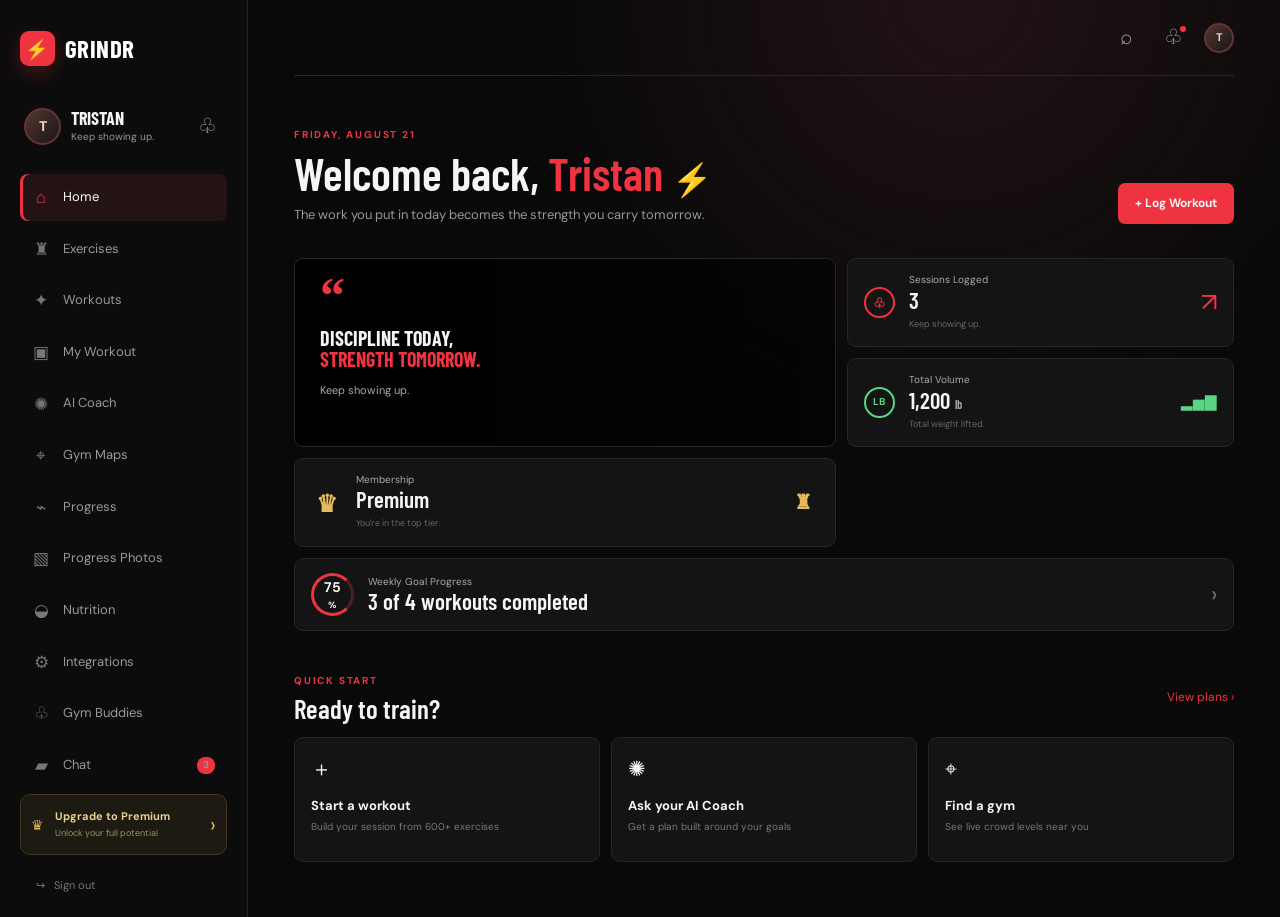
==== website/index.html @ ac0a850e "Add files via upload" ====
<!doctype html>
<html lang="en">
<head>
  <meta charset="utf-8">
  <meta name="viewport" content="width=device-width, initial-scale=1">
  <title>GRINDR | Your training dashboard</title>
  <meta name="description" content="Your training dashboard for workouts, progress, gyms, and gym buddies.">
  <link rel="preconnect" href="https://fonts.googleapis.com">
  <link rel="preconnect" href="https://fonts.gstatic.com" crossorigin>
  <link href="https://fonts.googleapis.com/css2?family=Barlow+Condensed:wght@500;600;700;800&family=DM+Sans:wght@400;500;700&display=swap" rel="stylesheet">
  <link rel="stylesheet" href="styles.css">
  <link rel="stylesheet" href="mobile-overrides.css">
</head>
<body>
  <div class="app-shell">
    <aside class="sidebar">
      <a class="brand" href="#home" data-view="home" aria-label="Grindr home"><span class="brand-mark">⚡</span><span>GRINDR</span></a>
      <div class="profile-mini"><div class="avatar avatar-tristan">T</div><div><strong>TRISTAN</strong><span>Keep showing up.</span></div><button class="icon-button" aria-label="Notifications">♧</button></div>
      <nav class="side-nav" aria-label="Main navigation">
        <button class="nav-item active" data-view="home"><span>⌂</span>Home</button>
        <button class="nav-item" data-view="exercises"><span>♜</span>Exercises</button>
        <button class="nav-item" data-view="workouts"><span>✦</span>Workouts</button>
        <button class="nav-item" data-view="my-workout"><span>▣</span>My Workout</button>
        <button class="nav-item" data-view="ai"><span>✺</span>AI Coach</button>
        <button class="nav-item" data-view="gyms"><span>⌖</span>Gym Maps</button>
        <button class="nav-item" data-view="progress"><span>⌁</span>Progress</button>
        <button class="nav-item" data-view="photos"><span>▧</span>Progress Photos</button>
        <button class="nav-item" data-view="nutrition"><span>◒</span>Nutrition</button>
        <button class="nav-item" data-view="integrations"><span>⚙</span>Integrations</button>
        <button class="nav-item" data-view="buddies"><span>♧</span>Gym Buddies</button>
        <button class="nav-item" data-view="chat"><span>▰</span>Chat <b class="nav-badge">3</b></button>
      </nav>
      <button class="upgrade-nav" data-view="upgrade"><span>♛</span><span><strong>Upgrade to Premium</strong><small>Unlock your full potential</small></span><b>›</b></button>
      <button class="logout" id="logoutButton">↪ &nbsp; Sign out</button>
    </aside>

    <main class="main-content">
      <header class="topbar"><button class="menu-button" id="menuButton" aria-label="Open menu">☰</button><div class="mobile-logo">GRINDR</div><div class="top-actions"><button class="icon-button" aria-label="Search">⌕</button><button class="icon-button" aria-label="Notifications">♧<i></i></button><button class="avatar avatar-tristan account-button" id="accountButton" aria-label="Open account">T</button></div></header>

      <section class="view active-view" id="home-view" data-panel="home">
        <div class="welcome-row"><div><p class="eyebrow">FRIDAY, AUGUST 21</p><h1>Welcome back, <span>Tristan</span> <em>⚡</em></h1><p class="subheading">The work you put in today becomes the strength you carry tomorrow.</p></div><button class="button primary" data-view="my-workout">+ <span>Log Workout</span></button></div>
        <div class="dashboard-grid">
          <article class="quote-panel"><div class="quote-mark">“</div><p>DISCIPLINE TODAY,<br><strong>STRENGTH TOMORROW.</strong></p><span>Keep showing up.</span></article>
          <article class="stat-card"><div class="stat-icon red">♧</div><div><span>Sessions Logged</span><strong>3</strong><small>Keep showing up.</small></div><div class="trend red-text">↗</div></article>
          <article class="stat-card"><div class="stat-icon green">LB</div><div><span>Total Volume</span><strong>1,200 <small>lb</small></strong><small>Total weight lifted.</small></div><div class="trend bars green-text">▂▅▇</div></article>
          <article class="stat-card premium-stat"><div class="stat-icon gold">♛</div><div><span>Membership</span><strong>Premium</strong><small>You're in the top tier.</small></div><div class="stat-icon gold outline">♜</div></article>
          <article class="goal-card"><div class="goal-ring">75<small>%</small></div><div><span>Weekly Goal Progress</span><strong>3 of 4 workouts completed</strong></div><span class="arrow">›</span></article>
        </div>
        <section class="section-heading"><div><p class="eyebrow">QUICK START</p><h2>Ready to train?</h2></div><button class="text-button" data-view="workouts">View plans ›</button></section>
        <div class="quick-grid"><button class="quick-card" data-view="my-workout"><span class="quick-icon red">＋</span><strong>Start a workout</strong><small>Build your session from 600+ exercises</small></button><button class="quick-card" data-view="ai"><span class="quick-icon gold">✺</span><strong>Ask your AI Coach</strong><small>Get a plan built around your goals</small></button><button class="quick-card" data-view="gyms"><span class="quick-icon green">⌖</span><strong>Find a gym</strong><small>See live crowd levels near you</small></button></div>
      </section>

      <section class="view" id="buddies-view" data-panel="buddies"><div class="page-heading"><div><p class="eyebrow">TRAIN TOGETHER</p><h1>Gym Buddies</h1><p class="subheading">People who join the app will appear here.</p></div><button class="button primary" id="joinDiscoverButton">Join discover</button></div><div class="tabs"><button class="active">Discover</button><button>Matches <b id="matchCount">(0)</b></button></div><label class="search-box">⌕<input id="buddySearch" placeholder="Search joined members..."></label><div class="buddy-list" id="buddyList"><div class="empty-state">No members have joined yet. Join discover to become visible to other members.</div></div></section>

      <section class="view" id="chat-view" data-panel="chat"><div class="page-heading"><div><p class="eyebrow">STAY CONNECTED</p><h1>Chat</h1><p class="subheading">Chat becomes available after you match with another member.</p></div></div><div class="chat-list"><div class="empty-state">No matches yet. Join discover and connect with someone who trains like you.</div></div><div class="conversation"><label class="message-input"><input placeholder="Match with a buddy to start chatting..." disabled><button disabled>↑</button></label></div></section>

      <section class="view" id="exercises-view" data-panel="exercises"><div class="page-heading"><div><p class="eyebrow">BUILD YOUR BASE</p><h1>Exercise Library</h1><p class="subheading">Explore 600+ movements and train with intent.</p></div></div><label class="search-box">⌕<input id="exerciseSearch" placeholder="Search exercises..."></label><div class="chips"><button class="active">All</button><button>Chest</button><button>Back</button><button>Legs</button><button>Shoulders</button><button>Arms</button></div><div class="exercise-grid" id="exerciseGrid"><article class="exercise-card"><div class="exercise-image image-chest"></div><strong>Barbell Bench Press</strong><span>Chest · Barbell</span></article><article class="exercise-card"><div class="exercise-image image-back"></div><strong>Lat Pulldown</strong><span>Back · Machine</span></article><article class="exercise-card"><div class="exercise-image image-legs"></div><strong>Barbell Squat</strong><span>Legs · Barbell</span></article><article class="exercise-card"><div class="exercise-image image-shoulders"></div><strong>Seated Shoulder Press</strong><span>Shoulders · Dumbbell</span></article></div><button class="button secondary load-more">Load More</button></section>

      <section class="view" id="upgrade-view" data-panel="upgrade"><div class="upgrade-hero"><p class="eyebrow">YOUR NEXT LEVEL</p><h1>Train without limits.</h1><p>Premium gives you the tools, coaching, and community to make every session count.</p></div><div class="pricing-grid"><article class="price-card"><span>Basic</span><h2>Free</h2><p>Everything to start building your base.</p><ul><li>Exercise library</li><li>Workout tracking</li><li>Progress photos</li><li>Gym directory</li></ul><button class="button secondary">Current plan</button></article><article class="price-card featured"><b class="popular">MOST POPULAR</b><span>Premium</span><h2>$9.99 <small>/ month</small></h2><p>More focus. More progress. More results.</p><ul><li>All 600+ exercises with demos</li><li>AI Coach and meal plans</li><li>Gym Buddies and chat</li><li>Advanced progress insights</li></ul><button class="button primary" id="checkoutButton">Upgrade with Stripe</button></article></div></section>

      <section class="view" data-panel="workouts"><div class="page-heading"><div><p class="eyebrow">PROGRAMS FOR EVERY GOAL</p><h1>Workout Plans</h1><p class="subheading">Six focused plans to keep your training moving forward.</p></div></div><div class="plan-grid"><article class="plan-card"><span class="red-text">STRENGTH</span><h2>Push / Pull / Legs</h2><p>6 days · Intermediate</p><button class="button secondary" data-view="my-workout">Start plan</button></article><article class="plan-card"><span class="green-text">FOUNDATION</span><h2>Full Body Base</h2><p>3 days · Beginner</p><button class="button secondary" data-view="my-workout">Start plan</button></article><article class="plan-card"><span class="gold-text">PERFORMANCE</span><h2>Build & Burn</h2><p>4 days · Advanced</p><button class="button secondary" data-view="my-workout">Start plan</button></article></div></section>
      <section class="view" data-panel="my-workout"><div class="page-heading"><div><p class="eyebrow">YOUR SESSION</p><h1>My Workout</h1><p class="subheading">Build, save, and log your routine.</p></div><button class="button primary" id="logWorkoutButton">Log Entire Workout</button></div><div class="routine-toolbar"><input id="routineName" value="Push Day" aria-label="Routine name"><button class="button secondary" id="saveRoutineButton">Save routine</button></div><div class="workout-list"><div class="workout-row"><span>☷</span><div><strong>Barbell Bench Press</strong><small>4 sets · 8 reps · 135 lb</small></div><button class="icon-button" aria-label="Remove exercise">×</button></div><div class="workout-row"><span>☷</span><div><strong>Incline Dumbbell Press</strong><small>3 sets · 10 reps · 45 lb</small></div><button class="icon-button" aria-label="Remove exercise">×</button></div><button class="add-exercise" data-view="exercises">＋ Add exercise</button></div></section>
      <section class="view" data-panel="ai"><div class="ai-banner"><p class="eyebrow">YOUR PERSONAL CONSULTANT</p><h1>AI Assistant</h1><p>Ask about training, lift feasibility, nutrition, or your next session.</p></div><div class="ai-suggestions"><button>How can I improve my bench?</button><button>Build me a 4-day plan</button><button>What should I eat after training?</button></div><div class="ai-chat"><div class="message received">Hey Tristan. Tell me your goal and I’ll help you make a plan that fits your life.<small>AI Assistant · now</small></div><label class="message-input"><input placeholder="Ask your AI Assistant..."><button id="askAiButton">↑</button></label></div></section>
      <section class="view" data-panel="gyms"><div class="page-heading"><div><p class="eyebrow">TRAIN NEAR YOU</p><h1>Gym Maps</h1><p class="subheading">Find real gyms and see community crowd reports.</p></div><button class="button primary" id="locationButton">⌖ Near me</button></div><div class="map-placeholder"><span>⌖</span><strong>Map view ready</strong><small>Connect OpenStreetMap to show gyms worldwide.</small></div><div class="gym-list"><article><div><strong>Iron House Fitness</strong><span>4.8 ★ · 0.7 mi · Open until 11 PM</span></div><b class="crowd busy">Busy</b></article><article><div><strong>Anytime Strength Club</strong><span>4.6 ★ · 1.4 mi · Open 24 hours</span></div><b class="crowd quiet">Quiet</b></article></div></section>
      <section class="view" data-panel="progress"><div class="page-heading"><div><p class="eyebrow">CONSISTENCY COMPOUNDS</p><h1>Progress</h1><p class="subheading">Your volume, streaks, and training history in one place.</p></div></div><div class="streak-banner"><span class="flame">♨</span><div><strong>12 day streak</strong><small>Next badge at 14 days.</small></div><b>🔥</b></div><div class="progress-chart"><b style="height:35%"></b><b style="height:50%"></b><b style="height:43%"></b><b style="height:70%"></b><b style="height:62%"></b><b style="height:88%"></b><b style="height:78%"></b></div><h2 class="history-title">Workout history</h2><div class="history-row"><span>Upper body strength</span><b>420 lb volume</b><small>Today</small></div><div class="history-row"><span>Leg day</span><b>680 lb volume</b><small>Yesterday</small></div></section>
      <section class="view" data-panel="photos"><div class="page-heading"><div><p class="eyebrow">PRIVATE BY DEFAULT</p><h1>Progress Photos</h1><p class="subheading">See the work. Keep your gallery yours.</p></div><button class="button primary" id="uploadPhotoButton">＋ Upload photo</button></div><div class="photo-grid"><div class="photo-placeholder"><span>＋</span><strong>Add a progress photo</strong><small>Front, side, or back view</small></div><div class="photo-placeholder"><span>◌</span><strong>Before / After</strong><small>Compare your transformation</small></div></div><button class="button secondary" id="sharePhotoButton">Share watermarked progress</button></section>
      <section class="view" data-panel="nutrition"><div class="page-heading"><div><p class="eyebrow">FUEL THE WORK</p><h1>Nutrition Logger</h1><p class="subheading">Keep food and training in the same place.</p></div><button class="button primary" id="addMealButton">＋ Add meal</button></div><div class="macro-grid"><article><span>Calories</span><strong>1,840</strong><small>/ 2,400 kcal</small></article><article><span>Protein</span><strong>142g</strong><small>/ 180g goal</small></article><article><span>Carbs</span><strong>188g</strong><small>/ 260g goal</small></article></div><div class="meal-row"><span>Breakfast</span><b>Greek yogurt + oats</b><small>420 kcal · 28g protein</small></div><div class="meal-row"><span>Lunch</span><b>Chicken rice bowl</b><small>680 kcal · 46g protein</small></div></section>
      <section class="view" data-panel="integrations"><div class="page-heading"><div><p class="eyebrow">SERVICES & ACCESS</p><h1>Integrations</h1><p class="subheading">Connect accounts and external services securely.</p></div></div><div class="integration-grid"><article class="integration-card"><span class="integration-logo google">G</span><div><strong>Google sign-in</strong><small>One-tap account access</small></div><button class="button secondary integration-action" data-service="Google sign-in">Connect</button></article><article class="integration-card"><span class="integration-logo openai">AI</span><div><strong>ChatGPT models</strong><small>AI assistant and fitness guidance</small></div><button class="button secondary integration-action" data-service="ChatGPT">Connect</button></article><article class="integration-card"><span class="integration-logo claude">✦</span><div><strong>Claude models</strong><small>Long-form coaching and plans</small></div><button class="button secondary integration-action" data-service="Claude">Connect</button></article><article class="integration-card"><span class="integration-logo gemini">✧</span><div><strong>Gemini models</strong><small>Multimodal fitness analysis</small></div><button class="button secondary integration-action" data-service="Gemini">Connect</button></article><article class="integration-card"><span class="integration-logo storage">▧</span><div><strong>File & media storage</strong><small>Private progress photos and uploads</small></div><button class="button secondary integration-action" data-service="File storage">Connect</button></article><article class="integration-card"><span class="integration-logo stripe">S</span><div><strong>Stripe</strong><small>Premium checkout in test mode</small></div><button class="button secondary integration-action" data-service="Stripe">Connect</button></article></div></section>
      <nav class="bottom-nav" aria-label="Mobile navigation"><button class="active" data-view="home"><span>⌂</span>Home</button><button data-view="buddies"><span>♧</span>Buddies</button><button class="add-button" data-view="my-workout">＋</button><button data-view="chat"><span>▰</span>Chat</button><button data-view="exercises"><span>♜</span>Exercises</button></nav>
    </main>
  </div>
  <dialog class="auth-dialog" id="authDialog">
    <button class="dialog-close" id="closeAuth" aria-label="Close sign in">×</button>
    <span class="brand-mark">⚡</span><p class="eyebrow">WELCOME TO GRINDR</p><h2>Train anywhere.<br><span>Become stronger.</span></h2>
    <p class="dialog-copy">Sign in from anywhere in the world. Your account, workouts, and progress stay with you.</p>
    <button class="google-button" id="googleButton" type="button"><span class="google-g">G</span>Continue with Google</button>
    <div class="or-divider"><span>or use email</span></div>
    <form id="emailForm"><label for="emailInput">Email address</label><input id="emailInput" type="email" autocomplete="email" placeholder="you@example.com" required><label for="passwordInput">Password</label><input id="passwordInput" type="password" autocomplete="current-password" placeholder="At least 8 characters" minlength="8" required><button class="button primary" type="submit">Sign in</button></form>
    <p class="auth-note">Free worldwide. Demo admin: admin@grindr.local / GrindrAdmin123!</p><p class="auth-status" id="authStatus" role="status"></p>
  </dialog>
  <div class="toast" id="toast" role="status" aria-live="polite"></div>
  <script src="script.js"></script>
</body>
</html>
---- website/styles.css ----
:root{--accent:#ef3340;--text:#f5f5f5;--muted:#979797;--line:#262626;--surface:#141414;--green:#5bd585;--gold:#e7bb58}*{box-sizing:border-box}body{margin:0;min-width:320px;color:var(--text);background:#090909;font:14px/1.45 "DM Sans",sans-serif}button,input{font:inherit}button{color:inherit;border:0;cursor:pointer}.app-shell{display:flex;min-height:100vh;background:radial-gradient(circle at 75% 0%,#211215 0,transparent 32%),#090909}.sidebar{width:248px;flex:0 0 248px;min-height:100vh;display:flex;flex-direction:column;padding:31px 20px 22px;border-right:1px solid var(--line);background:rgba(12,12,12,.92)}.brand{display:flex;align-items:center;gap:10px;color:#fff;text-decoration:none;font:700 25px/1 "Barlow Condensed",sans-serif;letter-spacing:.4px}.brand-mark{width:35px;height:35px;display:grid;place-items:center;border-radius:9px;background:var(--accent);box-shadow:0 7px 20px #ef334040;font-size:19px}.profile-mini{display:flex;align-items:center;gap:10px;margin:42px 4px 29px}.profile-mini strong,.profile-mini span{display:block}.profile-mini strong{font:700 18px/1 "Barlow Condensed",sans-serif}.profile-mini span{margin-top:3px;color:var(--muted);font-size:10px}.avatar{width:37px;height:37px;display:grid;place-items:center;flex:0 0 auto;border:2px solid #67323a;border-radius:50%;background:linear-gradient(135deg,#543630,#171717);color:#f8d4c4;font-weight:700}.profile-mini .icon-button{margin-left:auto}.icon-button,.menu-button{position:relative;width:32px;height:32px;padding:0;border-radius:50%;background:transparent;color:#a6a6a6;font-size:21px}.icon-button:hover,.menu-button:hover{color:#fff;background:#222}.icon-button i{position:absolute;top:4px;right:3px;width:6px;height:6px;border-radius:50%;background:var(--accent)}.side-nav{display:grid;gap:5px}.nav-item{display:flex;align-items:center;gap:13px;padding:11px 12px;border-radius:8px;background:transparent;color:#999;text-align:left;font-size:13px}.nav-item span{width:18px;color:#777;text-align:center;font-size:17px}.nav-item:hover,.nav-item.active{background:#231315;color:#fff}.nav-item.active{box-shadow:inset 3px 0 0 var(--accent)}.nav-item.active span,.nav-item:hover span{color:var(--accent)}.nav-badge{margin-left:auto;padding:1px 6px;border-radius:8px;background:var(--accent);font-size:10px}.upgrade-nav{display:flex;align-items:center;gap:11px;margin-top:auto;padding:14px 10px;border:1px solid #403623;border-radius:10px;background:#1d1a12;color:var(--gold);text-align:left}.upgrade-nav strong,.upgrade-nav small{display:block}.upgrade-nav strong{color:#ecd08b;font-size:11px}.upgrade-nav small{margin-top:2px;color:#9a8d69;font-size:9px}.upgrade-nav>b{margin-left:auto;font-size:21px;font-weight:400}.logout{align-self:flex-start;margin:22px 10px 0;background:none;color:#777;font-size:11px}.logout:hover{color:#fff}.main-content{width:100%;max-width:1110px;margin:0 auto;padding:0 46px 55px}.topbar{display:flex;align-items:center;justify-content:flex-end;min-height:76px;border-bottom:1px solid var(--line)}.top-actions{display:flex;align-items:center;gap:15px}.top-actions .avatar{width:30px;height:30px;font-size:11px}.menu-button,.mobile-logo{display:none}.view{display:none;padding-top:52px}.view.active-view{display:block;animation:fade-in .35s ease both}@keyframes fade-in{from{opacity:0;transform:translateY(7px)}to{opacity:1;transform:none}}.welcome-row,.page-heading,.section-heading{display:flex;align-items:flex-end;justify-content:space-between;gap:20px}.eyebrow{margin:0 0 7px;color:var(--accent);font-size:10px;font-weight:700;letter-spacing:1.8px}.welcome-row h1,.page-heading h1,.upgrade-hero h1{margin:0;font:600 clamp(34px,4vw,46px)/1 "Barlow Condensed",sans-serif}.welcome-row h1 span{color:var(--accent)}.welcome-row h1 em{color:var(--gold);font-style:normal;font-size:.7em}.subheading{margin:10px 0 0;color:var(--muted);font-size:13px}.button{min-height:41px;padding:0 17px;border-radius:7px;font-weight:700;font-size:12px}.button.primary{background:var(--accent)}.button.primary:hover{background:#fa4652}.button.secondary{border:1px solid #353535;background:#191919;color:#ccc}.text-button{padding:0;background:none;color:var(--accent);font-size:12px}.dashboard-grid{display:grid;grid-template-columns:1.4fr 1fr;gap:11px;margin-top:34px}.quote-panel{min-height:150px;grid-row:span 2;padding:24px 25px;border:1px solid var(--line);border-radius:9px;background:linear-gradient(90deg,#000e,#0008),url("https://images.unsplash.com/photo-1581009146145-b5ef050c2e1e?auto=format&fit=crop&w=900&q=80") center/cover}.quote-mark{color:var(--accent);font:700 50px/.5 Georgia,serif}.quote-panel p{margin:20px 0 9px;font:700 20px/1.05 "Barlow Condensed",sans-serif}.quote-panel strong{color:var(--accent)}.quote-panel span{color:#aaa;font-size:11px}.stat-card,.goal-card{display:flex;align-items:center;gap:14px;min-height:70px;padding:14px 16px;border:1px solid var(--line);border-radius:9px;background:var(--surface)}.stat-card span,.goal-card span{display:block;color:#aaa;font-size:10px}.stat-card strong,.goal-card strong{display:block;margin-top:1px;font:600 23px/1 "Barlow Condensed",sans-serif}.stat-card small{color:#666;font-size:9px}.stat-card strong small{color:#aaa;font-size:12px}.stat-icon{width:31px;height:31px;display:grid;place-items:center;border-radius:50%;font-weight:700}.stat-icon.red{border:2px solid var(--accent);color:var(--accent)}.stat-icon.green{border:2px solid var(--green);color:var(--green);font-size:10px}.stat-icon.gold{color:var(--gold);font-size:24px}.stat-icon.outline{margin-left:auto;font-size:20px}.trend{margin-left:auto;font-size:26px}.red-text{color:var(--accent)}.green-text{color:var(--green);font-size:15px}.goal-card{grid-column:1/-1}.goal-ring{width:43px;height:43px;display:grid;place-items:center;border:3px solid var(--accent);border-right-color:#4c2024;border-radius:50%;font-weight:700}.goal-ring small{display:inline;color:inherit;font-size:9px}.goal-card .arrow{margin-left:auto;color:#777;font-size:23px}.section-heading{align-items:center;margin-top:43px}.section-heading h2{margin:0;font:600 27px/1 "Barlow Condensed",sans-serif}.quick-grid{display:grid;grid-template-columns:repeat(3,1fr);gap:11px;margin-top:15px}.quick-card{display:flex;flex-direction:column;align-items:flex-start;min-height:125px;padding:16px;border:1px solid var(--line);border-radius:9px;background:var(--surface);text-align:left}.quick-card:hover{border-color:#5b252a;background:#1b1516}.quick-icon{margin-bottom:12px;font-size:21px}.quick-card strong{font-size:13px}.quick-card small{margin-top:4px;color:#777;font-size:10px}.tabs{display:flex;gap:5px;margin:37px 0 18px}.tabs button{padding:10px 18px;border-radius:7px;background:#171717;color:#888;font-size:12px}.tabs button.active{background:var(--accent);color:#fff}.search-box{display:flex;align-items:center;gap:10px;height:43px;padding:0 14px;border:1px solid var(--line);border-radius:7px;background:#121212;color:#777}.search-box input,.message-input input{width:100%;border:0;outline:0;background:transparent;color:#fff;font-size:12px}.buddy-list,.chat-list{max-width:640px;margin-top:13px;border:1px solid var(--line);border-radius:8px;overflow:hidden}.buddy,.chat-row{display:flex;align-items:center;gap:13px;width:100%;padding:15px;border-bottom:1px solid var(--line);background:var(--surface);text-align:left}.buddy:last-child,.chat-row:last-child{border-bottom:0}.buddy:hover,.chat-row:hover{background:#1c1718}.person-photo{width:40px;height:40px;display:grid;place-items:center;flex:0 0 auto;border:2px solid #444;border-radius:50%;font-weight:700}.photo-one{background:linear-gradient(135deg,#b37859,#282020)}.photo-two{background:linear-gradient(135deg,#755345,#201b1c)}.photo-three{background:linear-gradient(135deg,#5f7090,#202329)}.buddy strong,.buddy span,.chat-row strong,.chat-row span{display:block}.buddy span,.chat-row span{margin-top:3px;color:#777;font-size:10px}.buddy button{margin-left:auto;background:none;color:#777;font-size:23px}.online{display:inline-block;width:6px;height:6px;border-radius:50%;background:var(--green)}.chat-row time{margin-left:auto;color:#666;font-size:10px}.list-label{margin:28px 0 9px;color:#777;font-size:10px;letter-spacing:1.2px}.conversation{max-width:640px;padding-top:18px}.message{max-width:74%;margin:10px 0;padding:11px 13px;border-radius:8px;color:#ddd;font-size:12px}.message small{display:block;margin-top:5px;color:#777;font-size:9px}.received{background:#1d1d1d}.sent{margin-left:auto;background:var(--accent)}.message-input{display:flex;align-items:center;gap:8px;margin-top:20px;padding:6px 7px 6px 14px;border:1px solid var(--line);border-radius:8px;background:#121212}.message-input button{width:30px;height:30px;border-radius:6px;background:var(--accent);font-size:20px}.chips{display:flex;gap:7px;margin:16px 0;overflow:auto}.chips button{padding:8px 13px;border:1px solid var(--line);border-radius:20px;background:transparent;color:#999;white-space:nowrap;font-size:11px}.chips button.active,.chips button:hover{border-color:var(--accent);background:#32171a;color:#fff}.exercise-grid{display:grid;grid-template-columns:repeat(4,1fr);gap:12px}.exercise-card{overflow:hidden;border:1px solid var(--line);border-radius:8px;background:var(--surface)}.exercise-card strong,.exercise-card span{display:block;padding:0 11px}.exercise-card strong{margin-top:11px;font-size:12px}.exercise-card span{margin:4px 0 12px;color:#777;font-size:10px}.exercise-image{height:125px;background-position:center;background-size:cover}.image-chest{background-image:linear-gradient(#0002,#0008),url("https://images.unsplash.com/photo-1583454110551-21f2fa2afe61?auto=format&fit=crop&w=500&q=80")}.image-back{background-image:linear-gradient(#0002,#0008),url("https://images.unsplash.com/photo-1598971639058-fab3c3109a00?auto=format&fit=crop&w=500&q=80")}.image-legs{background-image:linear-gradient(#0002,#0008),url("https://images.unsplash.com/photo-1434596922112-19c563067271?auto=format&fit=crop&w=500&q=80")}.image-shoulders{background-image:linear-gradient(#0002,#0008),url("https://images.unsplash.com/photo-1533681904393-9ab6eee7e408?auto=format&fit=crop&w=500&q=80")}.load-more{display:block;margin:22px auto}.upgrade-hero{max-width:570px;padding:48px 0 38px}.upgrade-hero h1{font-size:clamp(43px,5vw,62px)}.upgrade-hero p:last-child{max-width:440px;color:var(--muted)}.pricing-grid{display:grid;grid-template-columns:repeat(2,minmax(0,350px));gap:14px}.price-card{position:relative;padding:25px;border:1px solid var(--line);border-radius:10px;background:var(--surface)}.price-card.featured{border-color:#853039;background:linear-gradient(145deg,#291416,#151313)}.price-card>span{color:#bbb;font-size:12px}.price-card h2{margin:11px 0 4px;font:600 37px/1 "Barlow Condensed",sans-serif}.price-card h2 small{color:#888;font:400 11px "DM Sans",sans-serif}.price-card p{min-height:38px;color:#888;font-size:11px}.price-card ul{display:grid;gap:10px;min-height:130px;padding:0;list-style:none;color:#bbb;font-size:11px}.price-card li:before{margin-right:8px;color:var(--green);content:"✓"}.price-card .button{width:100%}.popular{position:absolute;top:0;right:18px;padding:5px 9px;border-radius:0 0 5px 5px;background:var(--accent);font-size:8px;letter-spacing:.8px}.bottom-nav{display:none}.toast{position:fixed;right:25px;bottom:25px;z-index:5;padding:11px 15px;border:1px solid #633036;border-radius:7px;background:#211315;color:#f5a2a9;font-size:12px;opacity:0;transform:translateY(10px);transition:.25s;pointer-events:none}.toast.show{opacity:1;transform:none}@media(max-width:800px){.sidebar{width:205px;flex-basis:205px;padding-left:14px;padding-right:14px}.main-content{padding:0 27px 40px}.exercise-grid{grid-template-columns:repeat(2,1fr)}}@media(max-width:620px){.app-shell{display:block}.sidebar{position:fixed;inset:0 auto 0 0;z-index:4;width:270px;transform:translateX(-100%);transition:transform .25s;box-shadow:12px 0 30px #000}.sidebar.open{transform:none}.main-content{padding:0 16px 82px}.topbar{justify-content:space-between;min-height:64px}.menu-button,.mobile-logo{display:block}.mobile-logo{font:700 21px "Barlow Condensed",sans-serif}.menu-button{font-size:19px}.view{padding-top:31px}.welcome-row,.page-heading,.section-heading{align-items:flex-start;flex-direction:column}.welcome-row .button{align-self:stretch}.welcome-row h1{font-size:38px}.dashboard-grid{grid-template-columns:1fr;margin-top:25px}.quote-panel{grid-row:auto;min-height:155px}.goal-card{grid-column:auto}.quick-grid,.pricing-grid{grid-template-columns:1fr}.quick-grid{gap:8px}.quick-card{min-height:96px}.quick-icon{margin-bottom:6px}.exercise-grid{gap:8px}.exercise-image{height:105px}.price-card ul{min-height:auto}.price-card .button{margin-top:10px}.bottom-nav{position:fixed;right:0;bottom:0;left:0;z-index:3;display:flex;justify-content:space-around;height:65px;padding:8px 9px;border-top:1px solid var(--line);background:#0d0df7}.bottom-nav button{display:flex;flex-direction:column;align-items:center;gap:2px;min-width:46px;background:none;color:#777;font-size:9px}.bottom-nav button span{font-size:19px}.bottom-nav button.active{color:#fff}.bottom-nav button.active span{color:var(--accent)}.bottom-nav .add-button{width:42px;min-width:42px;height:42px;margin-top:-22px;border:4px solid #0d0d0d;border-radius:50%;background:var(--accent);color:#fff;font-size:25px}.toast{right:16px;bottom:79px;left:16px;text-align:center}}
---- website/mobile-overrides.css ----
@media (max-width: 620px) {
  .bottom-nav { background: #0d0d0d; }
}

.auth-dialog { width: min(100% - 32px, 410px); padding: 30px; border: 1px solid #3b2225; border-radius: 14px; background: #141414; color: var(--text); box-shadow: 0 22px 80px #000; }
.auth-dialog::backdrop { background: #000b; backdrop-filter: blur(5px); }
.auth-dialog .brand-mark { display: grid; margin-bottom: 23px; }
.auth-dialog h2 { margin: 0; font: 600 38px/ .95 "Barlow Condensed", sans-serif; }
.auth-dialog h2 span { color: var(--accent); }
.dialog-copy { color: var(--muted); font-size: 12px; }
.dialog-close { position: absolute; top: 12px; right: 14px; background: none; color: #888; font-size: 24px; }
.google-button { width: 100%; min-height: 47px; display: flex; align-items: center; justify-content: center; gap: 10px; border-radius: 7px; background: #fff; color: #171717; font-weight: 700; cursor: pointer; }
.google-g { color: #4285f4; font: 700 19px Arial, sans-serif; }
.or-divider { display: flex; align-items: center; gap: 10px; margin: 18px 0; color: #666; font-size: 10px; text-transform: uppercase; }
.or-divider::before, .or-divider::after { content: ""; height: 1px; flex: 1; background: var(--line); }
#emailForm { display: grid; gap: 7px; }
#emailForm label { color: #aaa; font-size: 11px; }
#emailForm input { min-height: 43px; padding: 0 12px; border: 1px solid #333; border-radius: 6px; outline: 0; background: #0e0e0e; color: #fff; }
#emailForm input:focus { border-color: var(--accent); }
#emailForm .button { margin-top: 5px; }
.auth-note, .auth-status { text-align: center; font-size: 10px; }.auth-note { color: #666; }.auth-status { min-height: 15px; color: var(--accent); }.auth-status.success { color: var(--green); }
.plan-grid, .macro-grid, .photo-grid { display: grid; grid-template-columns: repeat(3, minmax(0, 1fr)); gap: 12px; margin-top: 30px; }
.plan-card, .macro-grid article, .photo-placeholder, .map-placeholder, .gym-list article, .streak-banner, .history-row, .workout-list, .ai-chat { border: 1px solid var(--line); border-radius: 9px; background: var(--surface); }
.plan-card { padding: 20px; }.plan-card h2 { margin: 9px 0 4px; font: 600 25px/1 "Barlow Condensed", sans-serif; }.plan-card p, .plan-card span { color: #888; font-size: 11px; }.plan-card .button { margin-top: 18px; }.green-text { color: var(--green); }.gold-text { color: var(--gold); }
.routine-toolbar { display: flex; gap: 8px; margin: 30px 0 12px; }.routine-toolbar input { width: 190px; padding: 0 12px; border: 1px solid #333; border-radius: 6px; background: #111; color: #fff; outline: 0; }.workout-list { max-width: 650px; overflow: hidden; }.workout-row { display: flex; align-items: center; gap: 15px; padding: 16px; border-bottom: 1px solid var(--line); }.workout-row > span { color: #666; }.workout-row div { flex: 1; }.workout-row strong, .workout-row small { display: block; }.workout-row small { margin-top: 3px; color: #777; font-size: 10px; }.add-exercise { width: 100%; padding: 16px; background: transparent; color: var(--accent); text-align: left; }.ai-banner { padding: 27px; border: 1px solid #432126; border-radius: 10px; background: linear-gradient(110deg,#231416,#151313); }.ai-banner h1 { margin: 0; font: 600 44px/1 "Barlow Condensed", sans-serif; }.ai-banner p:last-child { color: #aaa; }.ai-suggestions { display: flex; gap: 8px; margin: 17px 0; overflow: auto; }.ai-suggestions button { padding: 9px 12px; border: 1px solid var(--line); border-radius: 18px; background: #171717; color: #aaa; white-space: nowrap; font-size: 10px; }.ai-chat { max-width: 650px; padding: 18px; }.map-placeholder { min-height: 230px; display: grid; place-content: center; margin-top: 28px; background: radial-gradient(circle at 50% 50%,#242020,#121212); text-align: center; }.map-placeholder span { color: var(--accent); font-size: 38px; }.map-placeholder small, .gym-list article span { display: block; color: #777; font-size: 10px; }.gym-list { display: grid; gap: 8px; margin-top: 12px; max-width: 650px; }.gym-list article { display: flex; justify-content: space-between; padding: 15px; }.gym-list article strong { display: block; margin-bottom: 4px; }.crowd { align-self: center; padding: 5px 9px; border-radius: 12px; font-size: 10px; }.crowd.busy { background: #3b1c1e; color: #f27a82; }.crowd.quiet { background: #183425; color: var(--green); }.streak-banner { display: flex; align-items: center; gap: 14px; max-width: 650px; margin-top: 27px; padding: 16px; }.streak-banner strong, .streak-banner small { display: block; }.streak-banner small { color: #777; font-size: 10px; }.streak-banner b { margin-left: auto; font-size: 24px; }.flame { color: var(--accent); font-size: 26px; }.progress-chart { display: flex; align-items: end; gap: 13px; max-width: 650px; height: 190px; margin-top: 12px; padding: 20px; border: 1px solid var(--line); border-radius: 9px; background: repeating-linear-gradient(to bottom,#141414 0 45px,#252525 46px); }.progress-chart b { width: 9%; min-height: 8px; border-radius: 5px 5px 0 0; background: var(--accent); }.history-title { margin: 27px 0 10px; font: 600 25px "Barlow Condensed", sans-serif; }.history-row { display: grid; grid-template-columns: 1fr auto auto; gap: 18px; max-width: 650px; padding: 13px 15px; margin-bottom: 7px; }.history-row b, .history-row small { color: #888; font-size: 10px; }.photo-grid { max-width: 650px; grid-template-columns: repeat(2,1fr); }.photo-placeholder { min-height: 210px; display: grid; place-content: center; text-align: center; border-style: dashed; }.photo-placeholder span { color: var(--accent); font-size: 30px; }.photo-placeholder strong { margin-top: 8px; }.photo-placeholder small { color: #777; font-size: 10px; }.photo-grid + .button { margin-top: 15px; }.macro-grid article { padding: 18px; }.macro-grid span, .macro-grid small { display: block; color: #888; font-size: 10px; }.macro-grid strong { display: block; margin: 9px 0 2px; font: 600 28px "Barlow Condensed", sans-serif; }.meal-row { display: grid; grid-template-columns: 1fr 1fr auto; gap: 20px; max-width: 650px; padding: 15px; border-bottom: 1px solid var(--line); }.meal-row span, .meal-row small { color: #888; font-size: 10px; }
@media (max-width: 620px) { .plan-grid, .macro-grid, .photo-grid { grid-template-columns: 1fr; }.photo-placeholder { min-height: 150px; }.history-row, .meal-row { grid-template-columns: 1fr auto; }.history-row small, .meal-row small { grid-column: 2; grid-row: 1; }.routine-toolbar input { flex: 1; }.ai-banner h1 { font-size: 38px; } }
.integration-grid { display: grid; grid-template-columns: repeat(2, minmax(0, 430px)); gap: 10px; margin-top: 30px; }.integration-card { display: flex; align-items: center; gap: 13px; padding: 15px; border: 1px solid var(--line); border-radius: 9px; background: var(--surface); }.integration-card > div { flex: 1; }.integration-card strong, .integration-card small { display: block; }.integration-card small { margin-top: 3px; color: #777; font-size: 10px; }.integration-logo { width: 38px; height: 38px; display: grid; place-items: center; border-radius: 10px; font-weight: 700; font-size: 17px; }.integration-logo.google { background: #fff; color: #4285f4; }.integration-logo.openai { background: #253b38; color: #b4eee1; }.integration-logo.claude { background: #493327; color: #ffc18e; }.integration-logo.gemini { background: #293559; color: #aac0ff; }.integration-logo.storage { background: #273e52; color: #8ed2ff; }.integration-logo.stripe { background: #524181; color: #d3c5ff; }.integration-action { min-height: 34px; padding: 0 12px; }
.loading-state { grid-column: 1 / -1; padding: 30px; color: #888; text-align: center; }.exercise-image { background-color: #101010; }
.empty-state { padding: 36px 20px; color: #777; text-align: center; font-size: 12px; }.message-input input:disabled { color: #555; }.message-input button:disabled { opacity: .4; cursor: not-allowed; }
@media (max-width: 620px) { .integration-grid { grid-template-columns: 1fr; }.integration-card { padding: 12px; } }
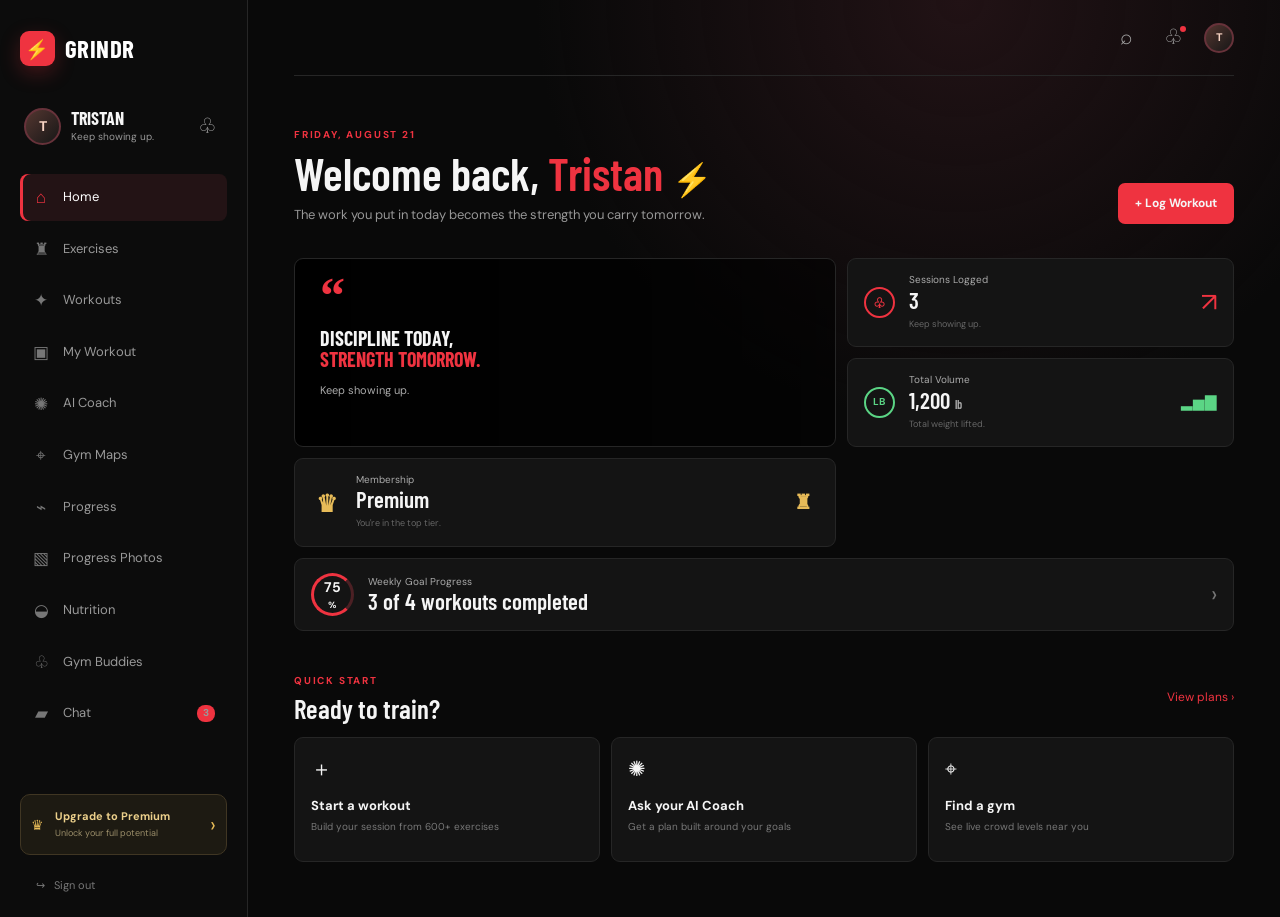
==== commit b92c3546: "Add files via upload" ====
--- a/website/index.html
+++ b/website/index.html
@@ -26,7 +26,6 @@
         <button class="nav-item" data-view="progress"><span>⌁</span>Progress</button>
         <button class="nav-item" data-view="photos"><span>▧</span>Progress Photos</button>
         <button class="nav-item" data-view="nutrition"><span>◒</span>Nutrition</button>
-        <button class="nav-item" data-view="integrations"><span>⚙</span>Integrations</button>
         <button class="nav-item" data-view="buddies"><span>♧</span>Gym Buddies</button>
         <button class="nav-item" data-view="chat"><span>▰</span>Chat <b class="nav-badge">3</b></button>
       </nav>
@@ -60,12 +59,11 @@
 
       <section class="view" data-panel="workouts"><div class="page-heading"><div><p class="eyebrow">PROGRAMS FOR EVERY GOAL</p><h1>Workout Plans</h1><p class="subheading">Six focused plans to keep your training moving forward.</p></div></div><div class="plan-grid"><article class="plan-card"><span class="red-text">STRENGTH</span><h2>Push / Pull / Legs</h2><p>6 days · Intermediate</p><button class="button secondary" data-view="my-workout">Start plan</button></article><article class="plan-card"><span class="green-text">FOUNDATION</span><h2>Full Body Base</h2><p>3 days · Beginner</p><button class="button secondary" data-view="my-workout">Start plan</button></article><article class="plan-card"><span class="gold-text">PERFORMANCE</span><h2>Build & Burn</h2><p>4 days · Advanced</p><button class="button secondary" data-view="my-workout">Start plan</button></article></div></section>
       <section class="view" data-panel="my-workout"><div class="page-heading"><div><p class="eyebrow">YOUR SESSION</p><h1>My Workout</h1><p class="subheading">Build, save, and log your routine.</p></div><button class="button primary" id="logWorkoutButton">Log Entire Workout</button></div><div class="routine-toolbar"><input id="routineName" value="Push Day" aria-label="Routine name"><button class="button secondary" id="saveRoutineButton">Save routine</button></div><div class="workout-list"><div class="workout-row"><span>☷</span><div><strong>Barbell Bench Press</strong><small>4 sets · 8 reps · 135 lb</small></div><button class="icon-button" aria-label="Remove exercise">×</button></div><div class="workout-row"><span>☷</span><div><strong>Incline Dumbbell Press</strong><small>3 sets · 10 reps · 45 lb</small></div><button class="icon-button" aria-label="Remove exercise">×</button></div><button class="add-exercise" data-view="exercises">＋ Add exercise</button></div></section>
-      <section class="view" data-panel="ai"><div class="ai-banner"><p class="eyebrow">YOUR PERSONAL CONSULTANT</p><h1>AI Assistant</h1><p>Ask about training, lift feasibility, nutrition, or your next session.</p></div><div class="ai-suggestions"><button>How can I improve my bench?</button><button>Build me a 4-day plan</button><button>What should I eat after training?</button></div><div class="ai-chat"><div class="message received">Hey Tristan. Tell me your goal and I’ll help you make a plan that fits your life.<small>AI Assistant · now</small></div><label class="message-input"><input placeholder="Ask your AI Assistant..."><button id="askAiButton">↑</button></label></div></section>
-      <section class="view" data-panel="gyms"><div class="page-heading"><div><p class="eyebrow">TRAIN NEAR YOU</p><h1>Gym Maps</h1><p class="subheading">Find real gyms and see community crowd reports.</p></div><button class="button primary" id="locationButton">⌖ Near me</button></div><div class="map-placeholder"><span>⌖</span><strong>Map view ready</strong><small>Connect OpenStreetMap to show gyms worldwide.</small></div><div class="gym-list"><article><div><strong>Iron House Fitness</strong><span>4.8 ★ · 0.7 mi · Open until 11 PM</span></div><b class="crowd busy">Busy</b></article><article><div><strong>Anytime Strength Club</strong><span>4.6 ★ · 1.4 mi · Open 24 hours</span></div><b class="crowd quiet">Quiet</b></article></div></section>
+      <section class="view" data-panel="ai"><div class="ai-banner"><p class="eyebrow">YOUR PERSONAL CONSULTANT</p><h1>AI Assistant</h1><p>Ask about training, lift feasibility, nutrition, or your next session.</p></div><div class="ai-suggestions"><button>How can I improve my bench?</button><button>Build me a 4-day plan</button><button>What should I eat after training?</button></div><div class="ai-chat"><div class="message received" id="aiReply">Your connected AI coach is ready. Ask a question to begin.<small>AI Assistant · ready</small></div><label class="message-input"><input id="aiInput" placeholder="Ask your AI Assistant..."><button id="askAiButton">↑</button></label></div></section>
+      <section class="view" data-panel="gyms"><div class="page-heading"><div><p class="eyebrow">TRAIN NEAR YOU</p><h1>Gym Maps</h1><p class="subheading">Find real gyms and see community crowd reports.</p></div><button class="button primary" id="locationButton">⌖ Near me</button></div><div class="map-placeholder"><span>⌖</span><strong>Map view ready</strong><small>Connect OpenStreetMap to show gyms worldwide.</small></div><div class="gym-list"><article class="gym-card" data-gym="Iron House Fitness" data-rating="4.8" data-distance="0.7 mi" data-crowd="Busy" data-address="123 Strength Avenue" data-reviews="128"><div><strong>Iron House Fitness</strong><span>4.8 ★ · 0.7 mi · Open until 11 PM</span></div><b class="crowd busy">Busy</b><span class="gym-arrow">›</span></article><article class="gym-card" data-gym="Anytime Strength Club" data-rating="4.6" data-distance="1.4 mi" data-crowd="Quiet" data-address="45 Oak Street" data-reviews="86"><div><strong>Anytime Strength Club</strong><span>4.6 ★ · 1.4 mi · Open 24 hours</span></div><b class="crowd quiet">Quiet</b><span class="gym-arrow">›</span></article></div></section>
       <section class="view" data-panel="progress"><div class="page-heading"><div><p class="eyebrow">CONSISTENCY COMPOUNDS</p><h1>Progress</h1><p class="subheading">Your volume, streaks, and training history in one place.</p></div></div><div class="streak-banner"><span class="flame">♨</span><div><strong>12 day streak</strong><small>Next badge at 14 days.</small></div><b>🔥</b></div><div class="progress-chart"><b style="height:35%"></b><b style="height:50%"></b><b style="height:43%"></b><b style="height:70%"></b><b style="height:62%"></b><b style="height:88%"></b><b style="height:78%"></b></div><h2 class="history-title">Workout history</h2><div class="history-row"><span>Upper body strength</span><b>420 lb volume</b><small>Today</small></div><div class="history-row"><span>Leg day</span><b>680 lb volume</b><small>Yesterday</small></div></section>
       <section class="view" data-panel="photos"><div class="page-heading"><div><p class="eyebrow">PRIVATE BY DEFAULT</p><h1>Progress Photos</h1><p class="subheading">See the work. Keep your gallery yours.</p></div><button class="button primary" id="uploadPhotoButton">＋ Upload photo</button></div><div class="photo-grid"><div class="photo-placeholder"><span>＋</span><strong>Add a progress photo</strong><small>Front, side, or back view</small></div><div class="photo-placeholder"><span>◌</span><strong>Before / After</strong><small>Compare your transformation</small></div></div><button class="button secondary" id="sharePhotoButton">Share watermarked progress</button></section>
       <section class="view" data-panel="nutrition"><div class="page-heading"><div><p class="eyebrow">FUEL THE WORK</p><h1>Nutrition Logger</h1><p class="subheading">Keep food and training in the same place.</p></div><button class="button primary" id="addMealButton">＋ Add meal</button></div><div class="macro-grid"><article><span>Calories</span><strong>1,840</strong><small>/ 2,400 kcal</small></article><article><span>Protein</span><strong>142g</strong><small>/ 180g goal</small></article><article><span>Carbs</span><strong>188g</strong><small>/ 260g goal</small></article></div><div class="meal-row"><span>Breakfast</span><b>Greek yogurt + oats</b><small>420 kcal · 28g protein</small></div><div class="meal-row"><span>Lunch</span><b>Chicken rice bowl</b><small>680 kcal · 46g protein</small></div></section>
-      <section class="view" data-panel="integrations"><div class="page-heading"><div><p class="eyebrow">SERVICES & ACCESS</p><h1>Integrations</h1><p class="subheading">Connect accounts and external services securely.</p></div></div><div class="integration-grid"><article class="integration-card"><span class="integration-logo google">G</span><div><strong>Google sign-in</strong><small>One-tap account access</small></div><button class="button secondary integration-action" data-service="Google sign-in">Connect</button></article><article class="integration-card"><span class="integration-logo openai">AI</span><div><strong>ChatGPT models</strong><small>AI assistant and fitness guidance</small></div><button class="button secondary integration-action" data-service="ChatGPT">Connect</button></article><article class="integration-card"><span class="integration-logo claude">✦</span><div><strong>Claude models</strong><small>Long-form coaching and plans</small></div><button class="button secondary integration-action" data-service="Claude">Connect</button></article><article class="integration-card"><span class="integration-logo gemini">✧</span><div><strong>Gemini models</strong><small>Multimodal fitness analysis</small></div><button class="button secondary integration-action" data-service="Gemini">Connect</button></article><article class="integration-card"><span class="integration-logo storage">▧</span><div><strong>File & media storage</strong><small>Private progress photos and uploads</small></div><button class="button secondary integration-action" data-service="File storage">Connect</button></article><article class="integration-card"><span class="integration-logo stripe">S</span><div><strong>Stripe</strong><small>Premium checkout in test mode</small></div><button class="button secondary integration-action" data-service="Stripe">Connect</button></article></div></section>
       <nav class="bottom-nav" aria-label="Mobile navigation"><button class="active" data-view="home"><span>⌂</span>Home</button><button data-view="buddies"><span>♧</span>Buddies</button><button class="add-button" data-view="my-workout">＋</button><button data-view="chat"><span>▰</span>Chat</button><button data-view="exercises"><span>♜</span>Exercises</button></nav>
     </main>
   </div>
@@ -78,7 +76,7 @@
     <form id="emailForm"><label for="emailInput">Email address</label><input id="emailInput" type="email" autocomplete="email" placeholder="you@example.com" required><label for="passwordInput">Password</label><input id="passwordInput" type="password" autocomplete="current-password" placeholder="At least 8 characters" minlength="8" required><button class="button primary" type="submit">Sign in</button></form>
     <p class="auth-note">Free worldwide. Demo admin: admin@grindr.local / GrindrAdmin123!</p><p class="auth-status" id="authStatus" role="status"></p>
   </dialog>
-  <div class="toast" id="toast" role="status" aria-live="polite"></div>
+  <dialog class="gym-dialog" id="gymDialog"><button class="dialog-close" id="closeGym" aria-label="Close gym details">×</button><p class="eyebrow">GYM DETAILS</p><h2 id="gymTitle">Gym</h2><div class="gym-rating"><strong id="gymRating">4.8</strong><span>★ rating · <span id="gymReviews">128</span> reviews</span></div><p class="gym-address" id="gymAddress"></p><div class="crowd-summary"><span>LIVE CROWD</span><strong id="gymCrowd">Busy</strong></div><h3>Member reviews</h3><div class="review"><strong>Great equipment and atmosphere.</strong><span>★★★★★ · Member review</span></div><div class="review"><strong>Clean, friendly, and open late.</strong><span>★★★★☆ · Member review</span></div><a class="button primary maps-link" id="googleMapsLink" target="_blank" rel="noopener">Open in Google Maps ↗</a></dialog><div class="toast" id="toast" role="status" aria-live="polite"></div>
   <script src="script.js"></script>
 </body>
 </html>
--- a/website/mobile-overrides.css
+++ b/website/mobile-overrides.css
@@ -25,6 +25,9 @@
 .routine-toolbar { display: flex; gap: 8px; margin: 30px 0 12px; }.routine-toolbar input { width: 190px; padding: 0 12px; border: 1px solid #333; border-radius: 6px; background: #111; color: #fff; outline: 0; }.workout-list { max-width: 650px; overflow: hidden; }.workout-row { display: flex; align-items: center; gap: 15px; padding: 16px; border-bottom: 1px solid var(--line); }.workout-row > span { color: #666; }.workout-row div { flex: 1; }.workout-row strong, .workout-row small { display: block; }.workout-row small { margin-top: 3px; color: #777; font-size: 10px; }.add-exercise { width: 100%; padding: 16px; background: transparent; color: var(--accent); text-align: left; }.ai-banner { padding: 27px; border: 1px solid #432126; border-radius: 10px; background: linear-gradient(110deg,#231416,#151313); }.ai-banner h1 { margin: 0; font: 600 44px/1 "Barlow Condensed", sans-serif; }.ai-banner p:last-child { color: #aaa; }.ai-suggestions { display: flex; gap: 8px; margin: 17px 0; overflow: auto; }.ai-suggestions button { padding: 9px 12px; border: 1px solid var(--line); border-radius: 18px; background: #171717; color: #aaa; white-space: nowrap; font-size: 10px; }.ai-chat { max-width: 650px; padding: 18px; }.map-placeholder { min-height: 230px; display: grid; place-content: center; margin-top: 28px; background: radial-gradient(circle at 50% 50%,#242020,#121212); text-align: center; }.map-placeholder span { color: var(--accent); font-size: 38px; }.map-placeholder small, .gym-list article span { display: block; color: #777; font-size: 10px; }.gym-list { display: grid; gap: 8px; margin-top: 12px; max-width: 650px; }.gym-list article { display: flex; justify-content: space-between; padding: 15px; }.gym-list article strong { display: block; margin-bottom: 4px; }.crowd { align-self: center; padding: 5px 9px; border-radius: 12px; font-size: 10px; }.crowd.busy { background: #3b1c1e; color: #f27a82; }.crowd.quiet { background: #183425; color: var(--green); }.streak-banner { display: flex; align-items: center; gap: 14px; max-width: 650px; margin-top: 27px; padding: 16px; }.streak-banner strong, .streak-banner small { display: block; }.streak-banner small { color: #777; font-size: 10px; }.streak-banner b { margin-left: auto; font-size: 24px; }.flame { color: var(--accent); font-size: 26px; }.progress-chart { display: flex; align-items: end; gap: 13px; max-width: 650px; height: 190px; margin-top: 12px; padding: 20px; border: 1px solid var(--line); border-radius: 9px; background: repeating-linear-gradient(to bottom,#141414 0 45px,#252525 46px); }.progress-chart b { width: 9%; min-height: 8px; border-radius: 5px 5px 0 0; background: var(--accent); }.history-title { margin: 27px 0 10px; font: 600 25px "Barlow Condensed", sans-serif; }.history-row { display: grid; grid-template-columns: 1fr auto auto; gap: 18px; max-width: 650px; padding: 13px 15px; margin-bottom: 7px; }.history-row b, .history-row small { color: #888; font-size: 10px; }.photo-grid { max-width: 650px; grid-template-columns: repeat(2,1fr); }.photo-placeholder { min-height: 210px; display: grid; place-content: center; text-align: center; border-style: dashed; }.photo-placeholder span { color: var(--accent); font-size: 30px; }.photo-placeholder strong { margin-top: 8px; }.photo-placeholder small { color: #777; font-size: 10px; }.photo-grid + .button { margin-top: 15px; }.macro-grid article { padding: 18px; }.macro-grid span, .macro-grid small { display: block; color: #888; font-size: 10px; }.macro-grid strong { display: block; margin: 9px 0 2px; font: 600 28px "Barlow Condensed", sans-serif; }.meal-row { display: grid; grid-template-columns: 1fr 1fr auto; gap: 20px; max-width: 650px; padding: 15px; border-bottom: 1px solid var(--line); }.meal-row span, .meal-row small { color: #888; font-size: 10px; }
 @media (max-width: 620px) { .plan-grid, .macro-grid, .photo-grid { grid-template-columns: 1fr; }.photo-placeholder { min-height: 150px; }.history-row, .meal-row { grid-template-columns: 1fr auto; }.history-row small, .meal-row small { grid-column: 2; grid-row: 1; }.routine-toolbar input { flex: 1; }.ai-banner h1 { font-size: 38px; } }
 .integration-grid { display: grid; grid-template-columns: repeat(2, minmax(0, 430px)); gap: 10px; margin-top: 30px; }.integration-card { display: flex; align-items: center; gap: 13px; padding: 15px; border: 1px solid var(--line); border-radius: 9px; background: var(--surface); }.integration-card > div { flex: 1; }.integration-card strong, .integration-card small { display: block; }.integration-card small { margin-top: 3px; color: #777; font-size: 10px; }.integration-logo { width: 38px; height: 38px; display: grid; place-items: center; border-radius: 10px; font-weight: 700; font-size: 17px; }.integration-logo.google { background: #fff; color: #4285f4; }.integration-logo.openai { background: #253b38; color: #b4eee1; }.integration-logo.claude { background: #493327; color: #ffc18e; }.integration-logo.gemini { background: #293559; color: #aac0ff; }.integration-logo.storage { background: #273e52; color: #8ed2ff; }.integration-logo.stripe { background: #524181; color: #d3c5ff; }.integration-action { min-height: 34px; padding: 0 12px; }
+.integration-action.connected { border-color: #2e704a; color: var(--green); }
 .loading-state { grid-column: 1 / -1; padding: 30px; color: #888; text-align: center; }.exercise-image { background-color: #101010; }
 .empty-state { padding: 36px 20px; color: #777; text-align: center; font-size: 12px; }.message-input input:disabled { color: #555; }.message-input button:disabled { opacity: .4; cursor: not-allowed; }
+.gym-card { position: relative; cursor: pointer; transition: border-color .2s, background .2s; }.gym-card:hover { border-color: #713039; background: #1c1516; }.gym-arrow { align-self: center; color: #777; font-size: 24px; }.gym-dialog { width: min(100% - 32px, 680px); min-height: 70vh; margin: auto; padding: 34px; border: 1px solid #54272d; border-radius: 14px; background: #141414; color: var(--text); box-shadow: 0 25px 90px #000; }.gym-dialog::backdrop { background: #000c; backdrop-filter: blur(7px); }.gym-dialog h2 { margin: 0; font: 600 44px/1 "Barlow Condensed", sans-serif; }.gym-rating { display: flex; align-items: baseline; gap: 9px; margin-top: 16px; }.gym-rating strong { color: var(--gold); font: 600 34px "Barlow Condensed", sans-serif; }.gym-rating span, .gym-address { color: #999; font-size: 12px; }.gym-address { margin: 7px 0 24px; }.crowd-summary { display: flex; justify-content: space-between; padding: 16px; border: 1px solid var(--line); border-radius: 8px; background: #101010; }.crowd-summary span { color: #777; font-size: 10px; letter-spacing: 1.5px; }.crowd-summary strong { color: var(--green); font-size: 12px; }.gym-dialog h3 { margin: 28px 0 10px; font: 600 24px "Barlow Condensed", sans-serif; }.review { padding: 14px 0; border-bottom: 1px solid var(--line); }.review strong, .review span { display: block; }.review span { margin-top: 5px; color: var(--gold); font-size: 11px; }.maps-link { display: inline-flex; align-items: center; margin-top: 25px; text-decoration: none; }
+@media (max-width: 620px) { .gym-dialog { width: 100%; min-height: 100vh; border: 0; border-radius: 0; }.gym-dialog h2 { font-size: 38px; } }
 @media (max-width: 620px) { .integration-grid { grid-template-columns: 1fr; }.integration-card { padding: 12px; } }
